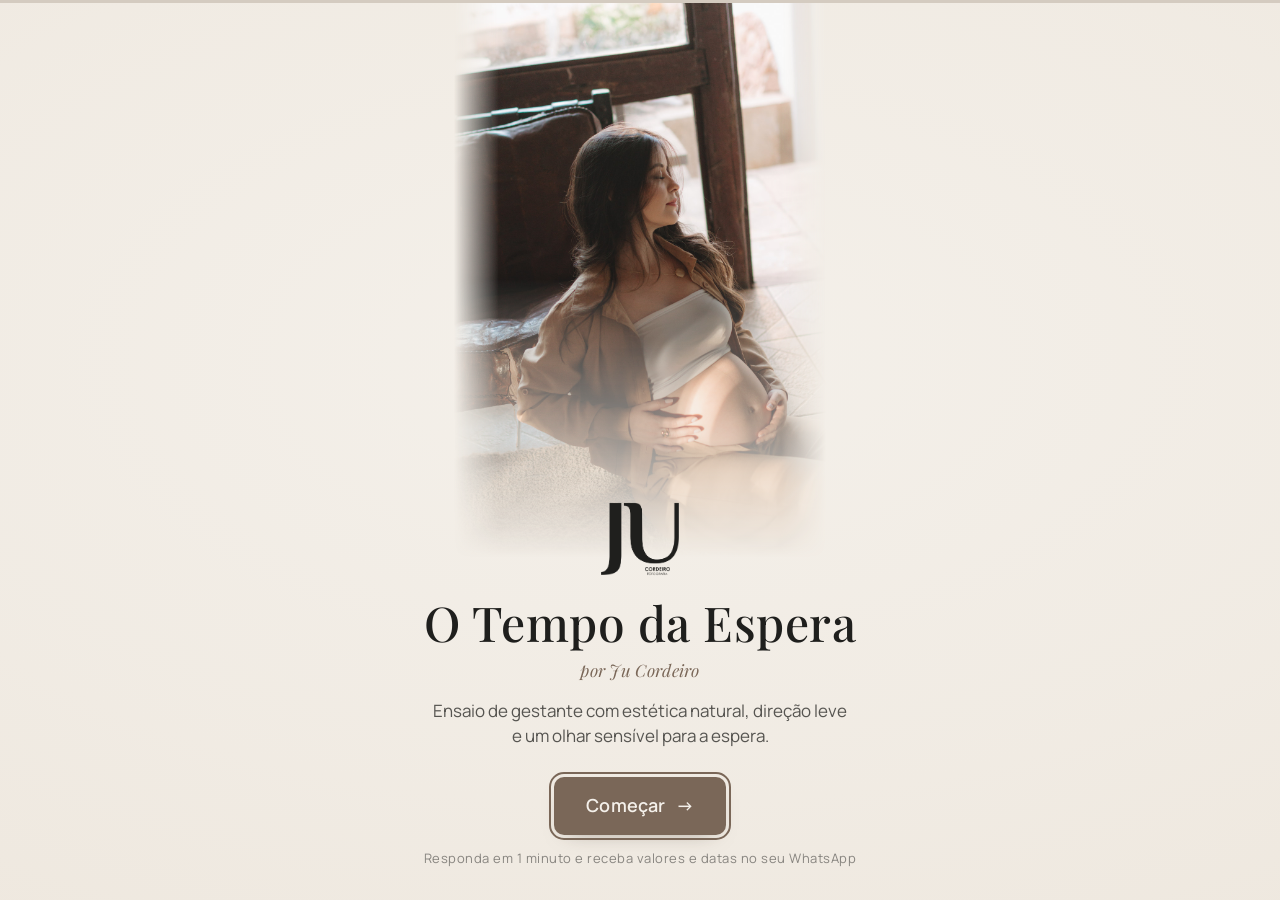
==== index.html @ 43895e8a "Liga o Pixel da Ju Cordeiro Co-Authored-By: Claude Opus 5.5 <noreply@anthropic.com>" ====
<!doctype html>
<html lang="pt-BR">
<head>
  <meta charset="utf-8">
  <meta name="viewport" content="width=device-width, initial-scale=1, viewport-fit=cover">
  <meta name="theme-color" content="#3D3331">
  <title>Início</title>
  <link rel="preconnect" href="https://fonts.googleapis.com">
  <link rel="preconnect" href="https://fonts.gstatic.com" crossorigin>
  <link rel="stylesheet" href="assets/style.css?v=202609291743">
</head>
<body class="home-page">
  <header class="hero" id="hero">
    <div class="hero-content">
      <div class="brand brand-hero" data-brand></div>
      <p class="hero-selo" id="h-selo"></p>
      <h1 class="hero-title" id="h-titulo" data-fit></h1>
      <p class="hero-text" id="h-chamada"></p>
      <a class="btn btn-primary hero-cta" id="h-cta" hidden></a>
      <a class="hero-link" id="h-wa" target="_blank" rel="noopener" data-wa="home-hero" hidden></a>
    </div>
  </header>

  <main class="home">
    <section class="about" id="about" hidden>
      <h2 class="about-title" id="a-titulo"></h2>
      <p class="about-text" id="a-texto"></p>
      <div id="a-galeria"></div>
    </section>
    <p class="sub" id="h-sub"></p>
    <nav class="paths" id="paths" aria-label="Escolha um caminho"></nav>
    <p class="home-foot" id="h-foot"></p>
  </main>

<p class="load-fail" id="load-fail" hidden>Não foi possível carregar os arquivos da pasta <b>assets/</b>. Confira se ela foi enviada junto com as páginas (assets/config.js, common.js, form.js e style.css) e abra a página em um navegador normal.</p>
  <script>setTimeout(function(){ if(!window.LP||!window.APP_CONFIG){ var e=document.getElementById('load-fail'); e.hidden=false; e.style.cssText='font:16px/1.5 system-ui,sans-serif;max-width:480px;margin:40px auto;padding:16px;border:1px solid #d33;border-radius:10px;color:#222;background:#fff'; } }, 1500);</script>
  <script src="assets/config.js?v=202609291743"></script>
  <script>
    // Página inicial desligada (home.ativa = false): abre direto o formulário, mantendo as UTMs
    (function () {
      var C = window.APP_CONFIG || {}, H = C.home || {};
      var id = (C.ensaiosAtivos || [])[0], f = id && (C.formularios || {})[id];
      if (H.ativa === false && f) { document.documentElement.style.visibility = 'hidden'; location.replace(f.pagina + location.search); }
    })();
  </script>
  <script src="assets/common.js?v=202609291743"></script>
  <script>
    (function () {
      var LP = window.LP, C = LP.config, H = C.home, el = LP.el;
      LP.boot();
      document.title = C.negocio.nome || H.selo || 'Início';

      function set(id, txt) { var n = document.getElementById(id); if (txt) n.textContent = txt; else n.hidden = true; }
      var qs = location.search; // mantém as UTMs do anúncio ao ir para o formulário
      var ativos = (C.ensaiosAtivos || []).filter(function (id) {
        if (!C.formularios[id]) console.warn('[Home] ensaio "' + id + '" não existe em formularios');
        return !!C.formularios[id];
      });
      var wa = LP.waLink(C.negocio.whatsapp, H.mensagemWhatsapp);

      /* ----- Abertura (hero) ----- */
      var hero = document.getElementById('hero');
      var fotosHero = (H.fotosHero || []).filter(Boolean).slice(0, 2);
      fotosHero.forEach(function (src, i) {
        var img = el('img', { class: 'hero-photo ' + (i === 0 ? 'hero-left' : 'hero-right'), src: src, alt: '', fetchpriority: i === 0 ? 'high' : null });
        img.addEventListener('error', function () { img.remove(); if (!hero.querySelector('.hero-photo')) hero.classList.remove('has-photo'); });
        hero.insertBefore(img, hero.firstChild);
      });
      if (fotosHero.length) {
        hero.classList.add('has-photo');
        // no celular a marca fica no topo, sobre a foto
        var top = el('div', { class: 'brand brand-hero brand-top', 'data-brand': true });
        hero.appendChild(top); LP.renderBrand(hero);
      }
      if (fotosHero.length === 1) hero.classList.add('one-photo');

      set('h-selo', H.selo);
      set('h-titulo', H.titulo);
      set('h-chamada', H.chamada || C.negocio.descricao);
      if (ativos.length) {
        var cta = document.getElementById('h-cta');
        cta.href = C.formularios[ativos[0]].pagina + qs;
        cta.hidden = false;
        cta.appendChild(document.createTextNode(H.botao || 'Quero meu ensaio'));
        cta.appendChild(el('span', { class: 'arrow', 'aria-hidden': 'true', text: '→' }));
      }
      if (wa && H.linkWhatsapp) {
        var hw = document.getElementById('h-wa');
        hw.href = wa; hw.textContent = H.linkWhatsapp; hw.hidden = false;
      }

      LP.fitText();

      /* ----- Apresentação: trecho + quadro de fotos ----- */
      var A = C.apresentacao || {};
      var g = LP.gallery(6);
      if (A.texto || g) {
        document.getElementById('about').hidden = false;
        set('a-titulo', A.titulo);
        set('a-texto', A.texto);
        if (g) document.getElementById('a-galeria').appendChild(g);
      }

      /* ----- Caminhos (cartões abaixo da abertura) ----- */
      if (H.mostrarOpcoes === false) { ativos = []; wa = ''; }
      set('h-sub', ativos.length || wa ? H.subtitulo : '');
      set('h-foot', C.negocio.nome ? '© ' + new Date().getFullYear() + ' ' + C.negocio.nome : '');
      var box = document.getElementById('paths');
      function card(o) {
        box.appendChild(el('a', {
          class: 'path' + (o.wa ? ' path-wa' : ''), href: o.href,
          target: o.wa ? '_blank' : null, rel: o.wa ? 'noopener' : null, 'data-wa': o.wa ? 'home' : null
        }, [
          o.etiqueta ? el('span', { class: 'path-tag', text: o.etiqueta }) : null,
          el('span', { class: 'path-title', text: o.titulo }),
          o.texto ? el('span', { class: 'path-text', text: o.texto }) : null,
          el('span', { class: 'path-go', 'aria-hidden': 'true', text: o.wa ? '↗' : '→' }),
          o.tempo ? el('span', { class: 'path-time', text: '⏱ ' + o.tempo }) : null
        ]));
      }
      ativos.forEach(function (id) {
        var f = C.formularios[id];
        card({ href: f.pagina + qs, etiqueta: f.card.etiqueta, titulo: f.card.titulo, texto: f.card.texto, tempo: f.card.tempo });
      });
      if (wa) card({ wa: true, href: wa, etiqueta: H.cardWhatsapp.etiqueta, titulo: H.cardWhatsapp.titulo, texto: H.cardWhatsapp.texto });
    })();
  </script>
</body>
</html>
---- assets/style.css ----
/* =====================================================================
   VISUAL — as cores e fontes vêm de config.js → tema.
   Os valores abaixo são só o padrão, caso o tema fique vazio.
   ===================================================================== */
:root {
  --bg-1: #8C8280;      /* fundo: centro */
  --bg-2: #3D3331;      /* fundo: bordas */
  --ink: #FFFFFF;       /* texto */
  --accent: #E2C3A8;    /* destaque: opção marcada, progresso, detalhes */
  --btn-1: #5B4034;     /* botão: início do degradê */
  --btn-2: #A88068;     /* botão: fim do degradê */
  --btn-ink: #FFFFFF;   /* texto do botão */
  --error: #FFB4A8;
  --display: "Playfair Display", Georgia, serif;
  --sans: "Manrope", system-ui, -apple-system, "Segoe UI", sans-serif;

  /* derivadas — não precisa mexer */
  --muted: color-mix(in srgb, var(--ink) 74%, transparent);
  --faint: color-mix(in srgb, var(--ink) 50%, transparent);
  --surface: color-mix(in srgb, var(--ink) 8%, transparent);
  --surface-2: color-mix(in srgb, var(--ink) 14%, transparent);
  --line: color-mix(in srgb, var(--ink) 26%, transparent);
  --accent-soft: color-mix(in srgb, var(--accent) 22%, transparent);
  --on-accent: var(--bg-2);
  --radius: 12px;
}

*, *::before, *::after { box-sizing: border-box; }
html { -webkit-text-size-adjust: 100%; background: var(--bg-2); }
body {
  margin: 0; min-height: 100dvh; color: var(--ink);
  font: 400 17px/1.5 var(--sans); -webkit-font-smoothing: antialiased;
  -webkit-tap-highlight-color: transparent;
}
body::before {
  content: ""; position: fixed; inset: 0; z-index: -1; pointer-events: none;
  background: radial-gradient(120% 90% at 50% 40%, var(--bg-1) 0%, color-mix(in srgb, var(--bg-1) 50%, var(--bg-2)) 55%, var(--bg-2) 100%);
}
button, input, textarea { font: inherit; color: inherit; }
a { color: inherit; }
:focus-visible { outline: 2px solid var(--accent); outline-offset: 3px; }

/* títulos em maiúsculas (tema.titulosMaiusculos) */
.caps .hero-title, .caps .hero-text, .caps .w-title, .caps .about-title { text-transform: uppercase; }

/* ---------- marca ---------- */
.brand { display: inline-flex; align-items: center; gap: 10px; font-weight: 600; font-size: 13px; letter-spacing: 3px; text-transform: uppercase; }
.brand[hidden] { display: none; }
.brand-logo { height: 44px; width: auto; max-width: 180px; object-fit: contain; }
.brand-mono {
  width: 42px; height: 42px; border-radius: 50%; display: grid; place-items: center; letter-spacing: 1px;
  background: transparent; color: var(--ink); border: 1px solid var(--line); font: 500 15px/1 var(--display);
}

/* ---------- botões ---------- */
.btn {
  display: inline-flex; align-items: center; justify-content: center; gap: 10px;
  min-height: 54px; padding: 0 28px; border-radius: 10px; border: 0; cursor: pointer;
  font-weight: 600; font-size: 17px; letter-spacing: .2px; text-decoration: none;
  transition: transform .15s, filter .2s, background .2s, opacity .2s;
}
.btn:active { transform: scale(.97); }
.btn-primary {
  color: var(--btn-ink); background: linear-gradient(100deg, var(--btn-1), var(--btn-2));
  box-shadow: 0 10px 28px -14px rgba(0, 0, 0, .6);
}
.btn-primary:hover { filter: brightness(1.08); }

/* brilho branco passando dentro do botão (tema.brilhoBotao) */
.btn-primary, .btn-wa { position: relative; overflow: hidden; isolation: isolate; }
.shine .btn-primary::after, .shine .btn-wa::after {
  content: ""; position: absolute; top: -10%; left: -70%; width: 50%; height: 120%; z-index: 1; pointer-events: none;
  background: linear-gradient(100deg, transparent 0%, rgba(255, 255, 255, .2) 30%, rgba(255, 255, 255, .75) 50%, rgba(255, 255, 255, .2) 70%, transparent 100%);
  transform: skewX(-20deg); animation: brilho 3.2s ease-in-out infinite;
}
@keyframes brilho { 0% { left: -70%; } 45%, 100% { left: 135%; } }
@media (prefers-reduced-motion: reduce) { .shine .btn-primary::after, .shine .btn-wa::after { animation: none; display: none; } }
.btn-ghost { background: transparent; color: var(--muted); padding: 0 12px; }
.btn-ghost:hover { color: var(--ink); }
.btn-lg { min-height: 58px; padding: 0 32px; font-size: 18px; }
.btn .arrow { transition: transform .2s; }
.btn:hover .arrow { transform: translateX(3px); }
.btn-wa { background: #1FA855; color: #fff; box-shadow: 0 10px 28px -14px rgba(0, 0, 0, .6); }
.btn-wa:hover { background: #178D46; }

/* =====================================================================
   PÁGINA INICIAL
   ===================================================================== */
.home { max-width: 560px; margin: 0 auto; padding: 40px 16px 48px; }
.home .sub { font: 500 20px/1.3 var(--display); margin: 32px 0 14px; }

.paths { display: grid; gap: 12px; }
.path {
  display: grid; grid-template-columns: 1fr auto; gap: 4px 16px; align-items: center;
  padding: 20px; border-radius: var(--radius); background: var(--surface); border: 1px solid var(--line);
  text-decoration: none; transition: border-color .2s, transform .15s, background .2s;
}
.path:hover { border-color: var(--accent); background: var(--surface-2); }
.path:active { transform: scale(.985); }
.path-tag { grid-column: 1; font-size: 11px; font-weight: 700; text-transform: uppercase; letter-spacing: 1.6px; color: var(--accent); }
.path-title { grid-column: 1; font: 500 20px/1.25 var(--display); }
.path-text { grid-column: 1; color: var(--muted); font-size: 15px; margin-top: 2px; }
.path-go {
  grid-column: 2; grid-row: 1 / span 3; width: 44px; height: 44px; border-radius: 50%;
  display: grid; place-items: center; background: var(--accent-soft); color: var(--accent); font-weight: 700;
}
.path-time { grid-column: 1; margin-top: 6px; font-size: 13px; color: var(--faint); font-weight: 600; }
.path-wa .path-go { background: #25D36626; color: #6EE7A0; }
.home-foot { margin-top: 36px; color: var(--faint); font-size: 13px; text-align: center; }

/* ---------- abertura (hero) ---------- */
.hero {
  position: relative; overflow: hidden; isolation: isolate; text-align: center;
  min-height: 92svh; display: flex; align-items: center; justify-content: center;
}
.hero-content { position: relative; z-index: 2; width: 100%; max-width: 640px; padding: 48px 20px 56px; }
.hero-photo { position: absolute; z-index: 1; object-fit: cover; pointer-events: none; }
.brand-hero:not([hidden]) { display: flex; flex-direction: column; justify-content: center; margin: 0 auto 22px; gap: 10px; width: fit-content; }
.brand-hero .brand-logo { height: 64px; max-width: 220px; }
.brand-hero .brand-mono { width: 52px; height: 52px; font-size: 18px; }
.brand-hero .brand-name { font-weight: 500; letter-spacing: 4px; opacity: .9; }
.hero-selo { margin: 0 0 14px; font-size: 12px; font-weight: 700; letter-spacing: 3px; text-transform: uppercase; color: var(--accent); }
.hero-title, .w-title { overflow-wrap: normal; word-break: normal; hyphens: manual; }
.hero-title {
  font: 500 clamp(32px, 9vw, 64px)/1.08 var(--display); letter-spacing: .5px;
  margin: 0 0 18px; text-wrap: balance; text-shadow: 0 2px 24px rgba(0, 0, 0, .18);
}
.hero-text {
  font: 400 clamp(16px, 4.2vw, 21px)/1.45 var(--display); letter-spacing: .6px;
  margin: 0 auto 30px; max-width: 30ch; opacity: .95; text-wrap: balance;
}
.hero-cta { min-height: 58px; padding: 0 32px; }
.hero-link { display: block; width: fit-content; margin: 18px auto 0; font-size: 15px; color: var(--muted); text-underline-offset: 4px; }
.hero-link:hover { color: var(--ink); }

/* celular: a 1ª foto ocupa o topo e se dissolve no fundo */
.hero.has-photo { align-items: flex-end; }
.hero.has-photo .hero-content { padding-top: 30svh; padding-bottom: 32px; }
.hero.has-photo .hero-content .brand-hero { display: none; }
.hero.has-photo .hero-title { font-size: clamp(28px, 7.6vw, 64px); margin-bottom: 12px; }
.hero.has-photo .hero-text { font-size: clamp(15px, 3.8vw, 21px); margin-bottom: 22px; }
.brand-top { position: absolute; z-index: 2; top: 18px; left: 0; right: 0; text-shadow: 0 1px 12px rgba(0, 0, 0, .35); }
.brand-top .brand-logo { height: 48px; }
.brand-top .brand-mono { width: 42px; height: 42px; font-size: 15px; }
.hero-left {
  inset: 0 0 auto 0; width: 100%; height: 60svh; object-position: center 20%;
  -webkit-mask-image: linear-gradient(to bottom, #000 55%, transparent 100%); mask-image: linear-gradient(to bottom, #000 55%, transparent 100%);
}
.hero.has-photo .hero-content::before {
  content: ""; position: absolute; inset: -40px 0 0; z-index: -1;
  background: linear-gradient(to bottom, transparent, color-mix(in srgb, var(--bg-2) 60%, transparent) 25%, color-mix(in srgb, var(--bg-2) 60%, transparent) 70%, transparent);
}
.hero-right { display: none; }

/* computador: fotos nas laterais, texto no centro */
@media (min-width: 900px) {
  .hero, .hero.has-photo { min-height: 100svh; align-items: center; }
  .hero.has-photo .hero-content { padding-top: 48px; padding-bottom: 56px; }
  .hero.has-photo .hero-content .brand-hero { display: flex; }
  .brand-top { display: none !important; }
  .hero.has-photo .hero-content::before { display: none; }
  .hero-left, .hero-right { display: block; top: 0; bottom: 0; height: 100%; width: 34%; object-position: center top; }
  .hero-left { left: 0; right: auto; -webkit-mask-image: linear-gradient(to right, #000 55%, transparent); mask-image: linear-gradient(to right, #000 55%, transparent); }
  .hero-right { right: 0; -webkit-mask-image: linear-gradient(to left, #000 55%, transparent); mask-image: linear-gradient(to left, #000 55%, transparent); }
  .hero.one-photo .hero-left { width: 42%; }
  .hero.one-photo .hero-content { margin-left: 34%; }
}

/* logo em imagem: tamanhos por lugar */
.brand-hero .brand-logo { height: 96px; max-width: 240px; }
.brand-top .brand-logo { height: 76px; max-width: 200px; }
.step-welcome .brand-logo { height: 84px; max-width: 220px; }

/* ---------- apresentação e quadro de fotos ---------- */
.about { margin: 0 0 8px; }
.about-title { font: 500 22px/1.3 var(--display); letter-spacing: .6px; margin: 0 0 10px; }
.about-text { color: var(--muted); margin: 0 0 18px; }
.gallery { display: grid; gap: 6px; grid-template-columns: repeat(3, 1fr); }
.gallery.n1 { grid-template-columns: 1fr; }
.gallery.n2, .gallery.n4 { grid-template-columns: repeat(2, 1fr); }
.gallery.n5 .g-item:first-child { grid-row: span 2; }
.g-item {
  display: block; padding: 0; border: 0; border-radius: 8px; overflow: hidden; cursor: zoom-in;
  aspect-ratio: 3 / 4; background: var(--surface);
}
.gallery.n1 .g-item { aspect-ratio: 4 / 5; }
.gallery.n5 .g-item:first-child { aspect-ratio: auto; }
.g-item img { width: 100%; height: 100%; object-fit: cover; display: block; transition: transform .4s; }
.g-item:hover img { transform: scale(1.04); }
.gallery-strip { margin: 0 auto 26px; max-width: 360px; width: 100%; }

.lightbox {
  position: fixed; inset: 0; z-index: 50; background: rgba(12, 11, 10, .94);
  display: grid; place-items: center; padding: 56px 12px; animation: fade .2s ease;
}
.lightbox img { max-width: 100%; max-height: 100%; object-fit: contain; border-radius: 6px; }
.lb-close, .lb-nav {
  position: absolute; border: 0; background: rgba(255, 255, 255, .12); color: #fff; cursor: pointer;
  width: 44px; height: 44px; border-radius: 50%; font-size: 28px; line-height: 1; display: grid; place-items: center;
}
.lb-close { top: 10px; right: 10px; }
.lb-nav { top: 50%; transform: translateY(-50%); }
.lb-prev { left: 8px; } .lb-next { right: 8px; }
@keyframes fade { from { opacity: 0; } }

/* =====================================================================
   FORMULÁRIO
   ===================================================================== */
.form-page { display: flex; flex-direction: column; min-height: 100dvh; overflow-x: hidden; }

.progress { position: fixed; inset: 0 0 auto 0; height: 3px; background: var(--surface-2); z-index: 10; }
.progress-bar { height: 100%; width: 0; background: var(--accent); transition: width .5s cubic-bezier(.2, .8, .2, 1); }

.topbar {
  position: fixed; top: 3px; left: 0; right: 0; z-index: 9; height: 52px;
  display: flex; align-items: center; justify-content: space-between; padding: 0 8px 0 4px;
  background: color-mix(in srgb, var(--bg-2) 30%, transparent);
  -webkit-backdrop-filter: blur(10px); backdrop-filter: blur(10px); transition: opacity .3s;
}
.topbar.is-hidden { opacity: 0; pointer-events: none; }
.back {
  width: 44px; height: 44px; border: 0; background: none; border-radius: 50%; cursor: pointer;
  font-size: 22px; color: var(--muted); display: grid; place-items: center;
}
.back:hover { color: var(--ink); background: var(--surface); }
.progress-text { font-size: 12px; font-weight: 700; letter-spacing: 1px; color: var(--muted); padding-right: 8px; font-variant-numeric: tabular-nums; }

#stage { flex: 1; display: flex; position: relative; }
.step {
  width: 100%; max-width: 600px; margin: 0 auto; padding: 88px 20px 40px;
  display: flex; flex-direction: column; justify-content: center; min-height: 100dvh;
  transition: opacity .32s ease, transform .42s cubic-bezier(.2, .8, .2, 1);
}
.step.enter { opacity: 0; transform: translateY(28px); }
.step.enter-back { opacity: 0; transform: translateY(-28px); }
.step.leave { opacity: 0; transform: translateY(-28px); transition-duration: .22s; }
.step.leave-back { opacity: 0; transform: translateY(28px); transition-duration: .22s; }
@media (prefers-reduced-motion: reduce) { .step, .progress-bar { transition: none !important; } }

.q-num { margin: 0 0 10px; font-size: 12px; font-weight: 700; letter-spacing: 2px; text-transform: uppercase; color: var(--accent); }
.q-title { font: 500 clamp(25px, 6.6vw, 36px)/1.22 var(--display); margin: 0 0 8px; text-wrap: balance; }
.q-help { color: var(--muted); margin: 0 0 4px; font-size: 16px; }
.q-body { margin-top: 24px; }

.field {
  width: 100%; border: 0; border-bottom: 1.5px solid var(--line); background: transparent; color: var(--ink);
  padding: 10px 2px; font-size: 22px; border-radius: 0; outline: none; transition: border-color .2s;
  caret-color: var(--accent);
}
.field:focus { border-color: var(--accent); }
.field::placeholder { color: var(--faint); }
textarea.field { resize: none; line-height: 1.4; min-height: 96px; font-size: 19px; }

.options { display: grid; gap: 10px; }
.option {
  display: flex; align-items: center; gap: 14px; width: 100%; min-height: 58px; padding: 12px 16px;
  text-align: left; background: var(--surface); border: 1px solid var(--line); border-radius: var(--radius);
  cursor: pointer; font-size: 17px; font-weight: 500; transition: border-color .15s, background .15s, transform .12s;
}
.option:hover { border-color: color-mix(in srgb, var(--accent) 60%, var(--line)); background: var(--surface-2); }
.option:active { transform: scale(.985); }
.option .key {
  flex: none; width: 28px; height: 28px; border-radius: 7px; display: grid; place-items: center;
  font-size: 12px; font-weight: 700; border: 1px solid var(--line); color: var(--muted);
}
.option .label { flex: 1; }
.option .check { flex: none; width: 22px; height: 22px; border-radius: 50%; border: 1px solid var(--line); position: relative; }
.option[role="checkbox"] .check { border-radius: 6px; }
.option.is-on { border-color: var(--accent); background: var(--accent-soft); }
.option.is-on .key { background: var(--accent); border-color: var(--accent); color: var(--on-accent); }
.option.is-on .check { background: var(--accent); border-color: var(--accent); }
.option.is-on .check::after {
  content: ""; position: absolute; left: 7px; top: 3px; width: 5px; height: 10px;
  border: solid var(--on-accent); border-width: 0 2px 2px 0; transform: rotate(45deg);
}
.option.pulse { animation: pulse .34s ease; }
@keyframes pulse { 40% { transform: scale(.98); } }

.actions { display: flex; align-items: center; flex-wrap: wrap; gap: 10px 14px; margin-top: 28px; }
.hint { font-size: 13px; color: var(--faint); }
.error { min-height: 22px; margin: 12px 0 0; color: var(--error); font-size: 15px; font-weight: 600; }
.shake { animation: shake .35s ease; }
@keyframes shake { 20%, 60% { transform: translateX(-6px); } 40%, 80% { transform: translateX(6px); } }

/* boas-vindas e final: centralizados, como a abertura */
.step-welcome, .step-final { text-align: center; align-items: center; }
.step-welcome .brand:not([hidden]) { display: flex; flex-direction: column; gap: 10px; margin-bottom: 26px; }
.step-welcome .actions, .step-final .actions { justify-content: center; }
.w-title { font: 500 clamp(28px, 7.8vw, 48px)/1.12 var(--display); letter-spacing: .5px; margin: 0 0 16px; text-wrap: balance; }
.w-text { color: var(--muted); margin: 0 auto; max-width: 42ch; }
.w-time { margin: 14px 0 0; font-size: 13px; letter-spacing: .5px; color: var(--faint); }
.step-final .w-text { margin-bottom: 28px; }
.step-final .btn-ghost { margin-top: 10px; }
.done-mark {
  width: 76px; height: 76px; border-radius: 50%; margin-bottom: 24px; position: relative;
  border: 1px solid var(--accent); background: var(--accent-soft); animation: pop .5s cubic-bezier(.2, 1.4, .4, 1);
}
.done-mark::after {
  content: ""; position: absolute; left: 29px; top: 17px; width: 14px; height: 28px;
  border: solid var(--accent); border-width: 0 3px 3px 0; transform: rotate(45deg);
}
@keyframes pop { from { transform: scale(.4); opacity: 0; } }

/* ---------- vitrine (carrossel no meio do formulário) ---------- */
.step-galeria { text-align: center; align-items: center; }
.step-galeria .q-title { margin-bottom: 6px; }
.coverflow {
  position: relative; margin: 22px auto 0; touch-action: pan-y; user-select: none;
  width: min(100%, 480px, calc(58svh * 1.29)); aspect-ratio: 1.29;
}
.cf-slide {
  position: absolute; top: 0; left: 50%; width: 62%; aspect-ratio: 4 / 5; cursor: pointer;
  border-radius: 14px; overflow: hidden; background: var(--surface);
  transform: translateX(-50%) scale(1); opacity: 1; z-index: 3;
  box-shadow: 0 22px 44px -22px rgba(0, 0, 0, .75);
  transition: transform .7s cubic-bezier(.22, .8, .24, 1), opacity .7s ease, filter .7s ease;
}
.cf-slide img { width: 100%; height: 100%; object-fit: cover; display: block; pointer-events: none; -webkit-user-drag: none; }
.cf-slide.is-left  { transform: translateX(-112%) scale(.78); opacity: .75; filter: brightness(.55) saturate(.85); z-index: 2; }
.cf-slide.is-right { transform: translateX(12%) scale(.78);   opacity: .75; filter: brightness(.55) saturate(.85); z-index: 2; }
.cf-slide.is-hidden-left  { transform: translateX(-150%) scale(.6); opacity: 0; z-index: 1; pointer-events: none; }
.cf-slide.is-hidden-right { transform: translateX(50%) scale(.6);   opacity: 0; z-index: 1; pointer-events: none; }
.cf-slide.is-center { cursor: grab; }
@media (prefers-reduced-motion: reduce) { .cf-slide { transition: opacity .3s; } }
.car-dots { display: flex; justify-content: center; gap: 8px; margin-top: 16px; }
.car-dots button {
  width: 7px; height: 7px; padding: 0; border: 0; border-radius: 99px; cursor: pointer;
  background: var(--line); transition: width .3s, background .3s;
}
.car-dots button.on { width: 22px; background: var(--accent); }
.step-galeria .actions { justify-content: center; margin-top: 22px; }

/* ---------- abertura do formulário com fotos nas laterais (capa) ---------- */
.step.welcome-cover { max-width: none; padding: 0; position: relative; overflow: hidden; justify-content: flex-end; }
.wc-photo { position: absolute; top: 0; z-index: 0; object-fit: cover; object-position: center top; pointer-events: none; }
.wc-content { position: relative; z-index: 1; width: 100%; max-width: 600px; margin: 0 auto; padding: 0 20px 36px; display: flex; flex-direction: column; align-items: center; }
/* celular: as duas fotos no alto, cada uma de um lado, dissolvendo no centro e embaixo */
.wc-left, .wc-right {
  width: 51%; height: 62svh; object-position: center top;
  -webkit-mask-image: var(--wc-mask-x), linear-gradient(to bottom, #000 55%, transparent 100%);
  mask-image: var(--wc-mask-x), linear-gradient(to bottom, #000 55%, transparent 100%);
  -webkit-mask-composite: source-in; mask-composite: intersect;
}
.wc-left { left: 0; --wc-mask-x: linear-gradient(to right, #000 70%, transparent 100%); }
.wc-right { right: 0; --wc-mask-x: linear-gradient(to left, #000 70%, transparent 100%); }
.wc-mirror { transform: scaleX(-1); --wc-mask-x: linear-gradient(to right, #000 70%, transparent 100%); }
.welcome-cover .wc-content { padding-top: 40svh; }
.welcome-cover .wc-content::before {
  content: ""; position: absolute; inset: -60px 0 0; z-index: -1; pointer-events: none;
  background: linear-gradient(to bottom, transparent, color-mix(in srgb, var(--bg-2) 45%, transparent) 30%, color-mix(in srgb, var(--bg-2) 45%, transparent) 75%, transparent);
}
.welcome-cover .brand:not([hidden]) { margin-bottom: 18px; }
.welcome-cover .w-title { text-shadow: 0 2px 24px rgba(0, 0, 0, .25); }
/* computador: fotos de altura inteira nas laterais, texto no centro */
@media (min-width: 900px) {
  .step.welcome-cover { justify-content: center; }
  /* a foto inteira aparece (altura da tela, largura proporcional), presa embaixo nos cantos,
     com degradê para o centro e um leve degradê no topo — como uma capa */
  .wc-left, .wc-right {
    top: auto; bottom: 0; height: 100%; width: auto; max-width: 40%;
    object-fit: cover; object-position: center top;
    -webkit-mask-image: var(--wc-mask-x), linear-gradient(to bottom, transparent 0, #000 14%);
    mask-image: var(--wc-mask-x), linear-gradient(to bottom, transparent 0, #000 14%);
  }
  .wc-left { --wc-mask-x: linear-gradient(to right, #000 62%, transparent 100%); }
  .wc-right { --wc-mask-x: linear-gradient(to left, #000 62%, transparent 100%); }
  .wc-mirror { --wc-mask-x: linear-gradient(to right, #000 62%, transparent 100%); }
  .welcome-cover .wc-content { padding: 48px 20px; }
  .welcome-cover .wc-content::before { display: none; }
}

/* ---------- abertura com UMA foto centralizada no topo (boasVindas.fotoCentral) ---------- */
.wc-center {
  left: 50%; transform: translateX(-50%); width: 100%; max-width: 560px; height: 60svh; object-position: center 25%;
  -webkit-mask-image: linear-gradient(to bottom, #000 50%, transparent 100%), linear-gradient(to right, transparent 0, #000 12%, #000 88%, transparent 100%);
  mask-image: linear-gradient(to bottom, #000 50%, transparent 100%), linear-gradient(to right, transparent 0, #000 12%, #000 88%, transparent 100%);
  -webkit-mask-composite: source-in; mask-composite: intersect;
}
@media (max-width: 559px) {
  .wc-center { -webkit-mask-image: linear-gradient(to bottom, #000 50%, transparent 100%); mask-image: linear-gradient(to bottom, #000 50%, transparent 100%); }
}
.welcome-center .wc-content { padding-top: 44svh; }
/* o véu que ajuda a ler o texto começa só na parte de baixo da foto (antes cobria a foto inteira) */
.welcome-center .wc-content::before { top: calc(44svh - 70px); }
.welcome-cover:not(.welcome-center) .wc-content::before { top: calc(40svh - 70px); }
.tema-claro .welcome-cover .wc-content::before { background: linear-gradient(to bottom, transparent, color-mix(in srgb, var(--bg-1) 55%, transparent) 30%, color-mix(in srgb, var(--bg-1) 55%, transparent) 75%, transparent); }
@media (min-width: 900px) {
  .step.welcome-center { justify-content: flex-end; }
  .wc-center { height: 62vh; width: auto; max-width: 70%; top: 0; bottom: auto; }
  .welcome-center .wc-content { padding: 45vh 20px 32px; }
  .welcome-center .wc-content::before { display: none; }
}

/* ---------- assinatura abaixo do título (boasVindas.assinatura) ---------- */
.w-byline { margin: -6px 0 16px; font: italic 400 17px/1.3 var(--display); color: var(--accent); letter-spacing: .3px; }

/* ---------- tema claro (tema.claro) ---------- */
.tema-claro .w-title, .tema-claro .hero-title, .tema-claro.welcome-cover .w-title, .tema-claro .welcome-cover .w-title { text-shadow: none; }
.tema-claro .btn-primary, .tema-claro .btn-wa { box-shadow: 0 8px 22px -14px rgba(60, 45, 35, .55); }
.tema-claro .car-track, .tema-claro .cf-slide { box-shadow: 0 18px 36px -22px rgba(60, 45, 35, .55); }
.tema-claro .cf-slide.is-left, .tema-claro .cf-slide.is-right { filter: brightness(.9) saturate(.85); opacity: .6; }
.tema-claro .topbar { background: color-mix(in srgb, var(--bg-1) 70%, transparent); }
.tema-claro .done-mark { background: var(--surface); }

@media (min-width: 720px) {
  .step { padding-top: 100px; }
  .home { padding-top: 56px; }
}
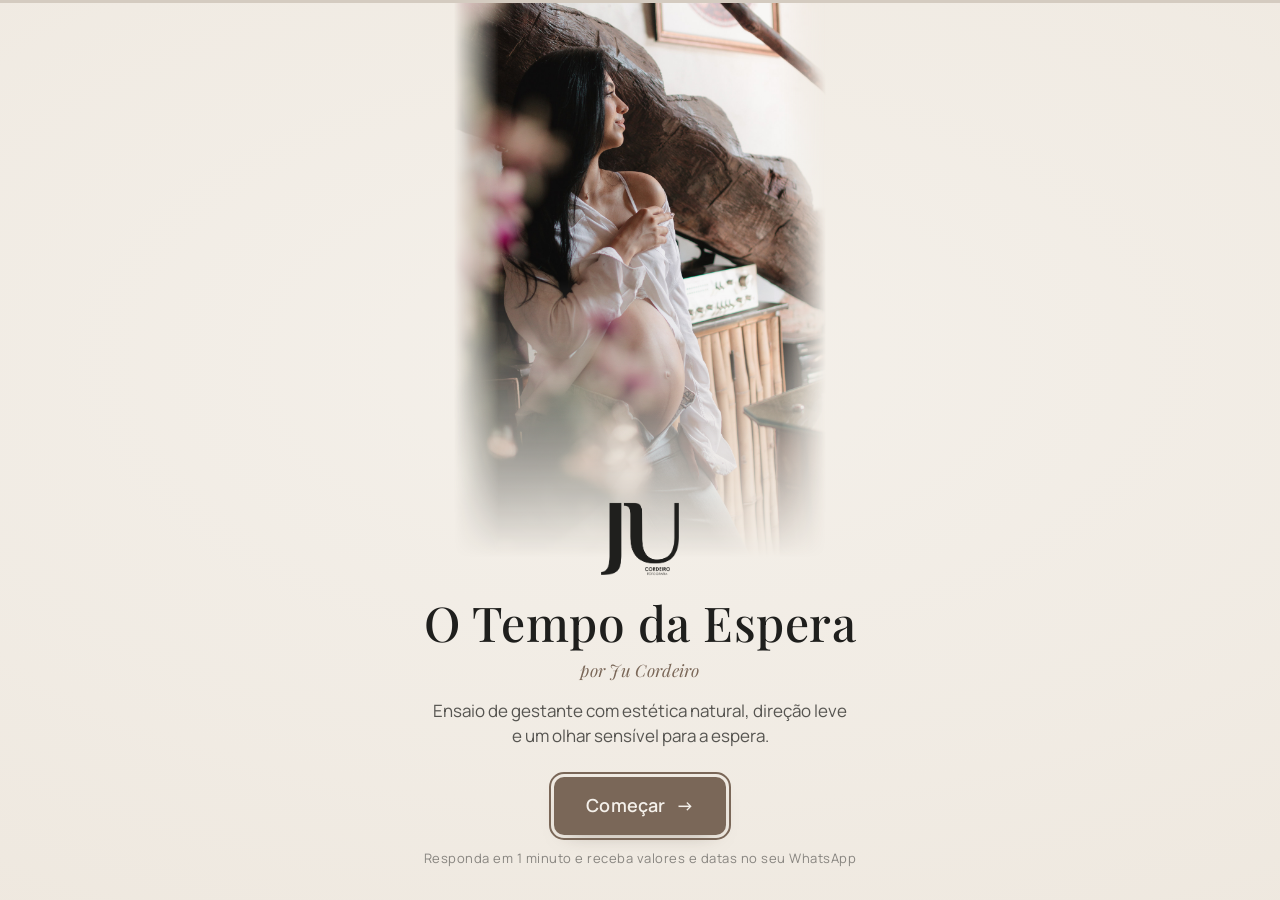
==== commit eb34a445: "Nova foto de capa; antiga capa entra no carrossel (9 fotos) Co-Authored-By: Claude Opus 5.5 <noreply" ====
--- a/index.html
+++ b/index.html
@@ -7,7 +7,7 @@
   <title>Início</title>
   <link rel="preconnect" href="https://fonts.googleapis.com">
   <link rel="preconnect" href="https://fonts.gstatic.com" crossorigin>
-  <link rel="stylesheet" href="assets/style.css?v=202609291743">
+  <link rel="stylesheet" href="assets/style.css?v=202609301037">
 </head>
 <body class="home-page">
   <header class="hero" id="hero">
@@ -34,7 +34,7 @@
 
 <p class="load-fail" id="load-fail" hidden>Não foi possível carregar os arquivos da pasta <b>assets/</b>. Confira se ela foi enviada junto com as páginas (assets/config.js, common.js, form.js e style.css) e abra a página em um navegador normal.</p>
   <script>setTimeout(function(){ if(!window.LP||!window.APP_CONFIG){ var e=document.getElementById('load-fail'); e.hidden=false; e.style.cssText='font:16px/1.5 system-ui,sans-serif;max-width:480px;margin:40px auto;padding:16px;border:1px solid #d33;border-radius:10px;color:#222;background:#fff'; } }, 1500);</script>
-  <script src="assets/config.js?v=202609291743"></script>
+  <script src="assets/config.js?v=202609301037"></script>
   <script>
     // Página inicial desligada (home.ativa = false): abre direto o formulário, mantendo as UTMs
     (function () {
@@ -43,7 +43,7 @@
       if (H.ativa === false && f) { document.documentElement.style.visibility = 'hidden'; location.replace(f.pagina + location.search); }
     })();
   </script>
-  <script src="assets/common.js?v=202609291743"></script>
+  <script src="assets/common.js?v=202609301037"></script>
   <script>
     (function () {
       var LP = window.LP, C = LP.config, H = C.home, el = LP.el;
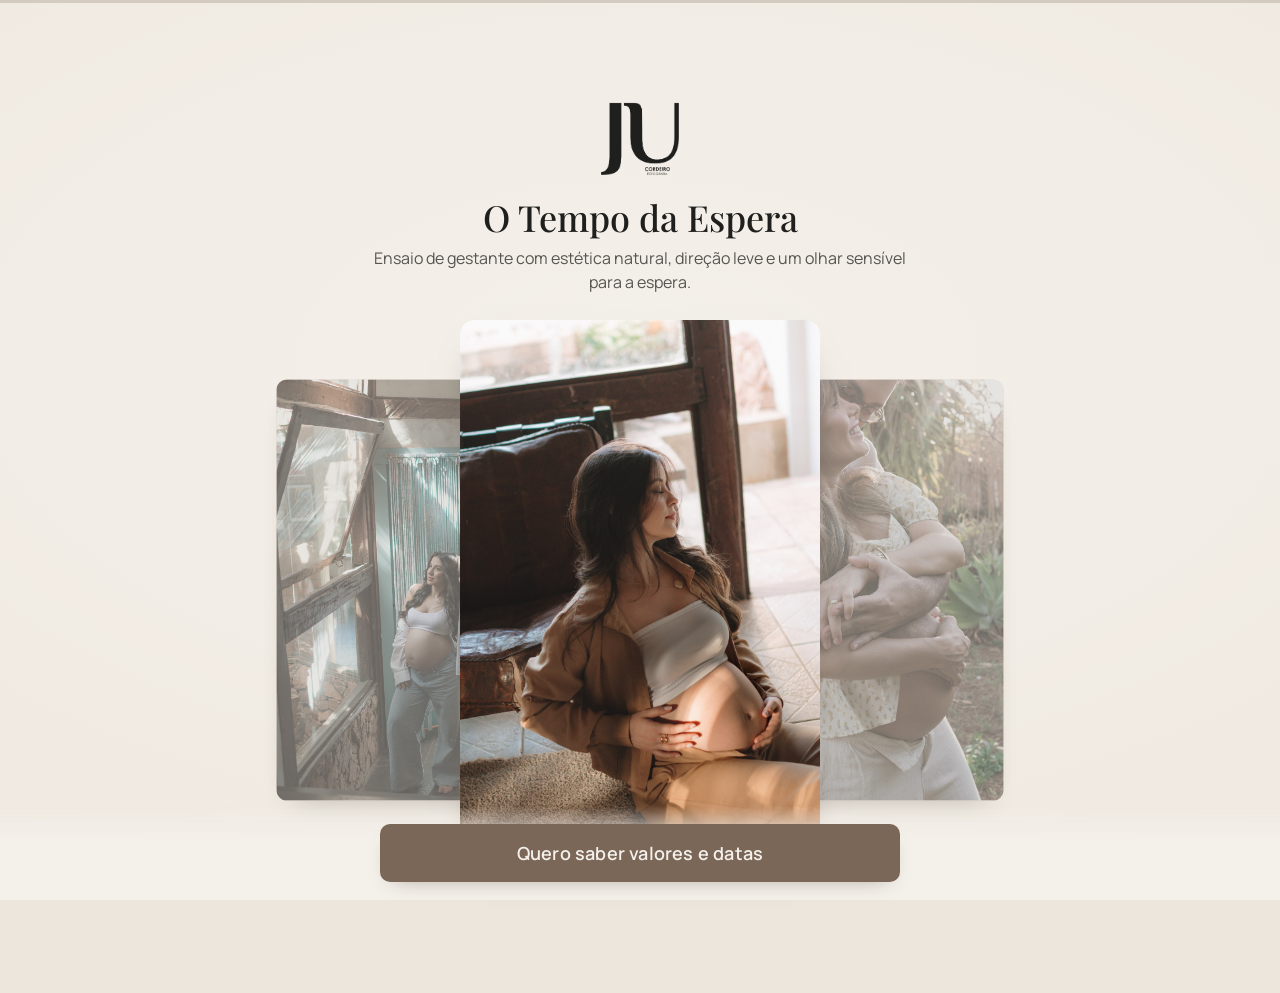
==== commit c96729b6: "Páginas apontam para os arquivos novos (versão do cache)" ====
--- a/index.html
+++ b/index.html
@@ -7,7 +7,7 @@
   <title>Início</title>
   <link rel="preconnect" href="https://fonts.googleapis.com">
   <link rel="preconnect" href="https://fonts.gstatic.com" crossorigin>
-  <link rel="stylesheet" href="assets/style.css?v=202609301037">
+  <link rel="stylesheet" href="assets/style.css?v=202610291730">
 </head>
 <body class="home-page">
   <header class="hero" id="hero">
@@ -34,7 +34,7 @@
 
 <p class="load-fail" id="load-fail" hidden>Não foi possível carregar os arquivos da pasta <b>assets/</b>. Confira se ela foi enviada junto com as páginas (assets/config.js, common.js, form.js e style.css) e abra a página em um navegador normal.</p>
   <script>setTimeout(function(){ if(!window.LP||!window.APP_CONFIG){ var e=document.getElementById('load-fail'); e.hidden=false; e.style.cssText='font:16px/1.5 system-ui,sans-serif;max-width:480px;margin:40px auto;padding:16px;border:1px solid #d33;border-radius:10px;color:#222;background:#fff'; } }, 1500);</script>
-  <script src="assets/config.js?v=202609301037"></script>
+  <script src="assets/config.js?v=202610291730"></script>
   <script>
     // Página inicial desligada (home.ativa = false): abre direto o formulário, mantendo as UTMs
     (function () {
@@ -43,7 +43,7 @@
       if (H.ativa === false && f) { document.documentElement.style.visibility = 'hidden'; location.replace(f.pagina + location.search); }
     })();
   </script>
-  <script src="assets/common.js?v=202609301037"></script>
+  <script src="assets/common.js?v=202610291730"></script>
   <script>
     (function () {
       var LP = window.LP, C = LP.config, H = C.home, el = LP.el;
--- a/assets/style.css
+++ b/assets/style.css
@@ -289,6 +289,12 @@
 .w-title { font: 500 clamp(28px, 7.8vw, 48px)/1.12 var(--display); letter-spacing: .5px; margin: 0 0 16px; text-wrap: balance; }
 .w-text { color: var(--muted); margin: 0 auto; max-width: 42ch; }
 .w-time { margin: 14px 0 0; font-size: 13px; letter-spacing: .5px; color: var(--faint); }
+/* nome já na abertura (boasVindas.nomeNaAbertura) */
+.w-ask-box { width: 100%; max-width: 420px; margin: 26px auto 0; }
+.w-ask { margin: 0 0 4px; font: 500 clamp(19px, 5vw, 23px)/1.3 var(--display); color: var(--ink); }
+.w-field { text-align: center; font-size: 20px; }
+.w-ask-box .error { min-height: 0; margin-top: 8px; }
+.w-ask-box .actions { margin-top: 18px; }
 .step-final .w-text { margin-bottom: 28px; }
 .step-final .btn-ghost { margin-top: 10px; }
 .done-mark {
@@ -329,6 +335,25 @@
 }
 .car-dots button.on { width: 22px; background: var(--accent); }
 .step-galeria .actions { justify-content: center; margin-top: 22px; }
+
+
+/* ---------- modo vitrine: só carrossel + botão do WhatsApp fixo embaixo ---------- */
+.step-so-vitrine { padding-top: 28px; padding-bottom: 110px; justify-content: flex-start; }
+.step-so-vitrine .brand { margin: 0 auto 18px; }
+.step-so-vitrine .actions {
+  position: fixed; left: 0; right: 0; bottom: 0; z-index: 20; margin: 0; justify-content: center;
+  padding: 18px 20px calc(18px + env(safe-area-inset-bottom));
+  background: linear-gradient(to top, var(--bg-1) 62%, transparent);
+}
+.step-so-vitrine .actions .btn { width: 100%; max-width: 520px; justify-content: center; }
+.step-so-vitrine .btn-pulso { animation: pulso 1.8s ease-in-out infinite; }
+.step-so-vitrine .btn-pulso:hover, .step-so-vitrine .btn-pulso:active { animation-play-state: paused; }
+@keyframes pulso {
+  0%   { transform: scale(1);    box-shadow: 0 10px 28px -14px rgba(60, 45, 35, .55), 0 0 0 0 color-mix(in srgb, var(--btn-1) 55%, transparent); }
+  60%  { transform: scale(1.04); box-shadow: 0 10px 28px -14px rgba(60, 45, 35, .55), 0 0 0 16px color-mix(in srgb, var(--btn-1) 0%, transparent); }
+  100% { transform: scale(1);    box-shadow: 0 10px 28px -14px rgba(60, 45, 35, .55), 0 0 0 0 color-mix(in srgb, var(--btn-1) 0%, transparent); }
+}
+@media (prefers-reduced-motion: reduce) { .step-so-vitrine .btn-pulso { animation: none; } }
 
 /* ---------- abertura do formulário com fotos nas laterais (capa) ---------- */
 .step.welcome-cover { max-width: none; padding: 0; position: relative; overflow: hidden; justify-content: flex-end; }
